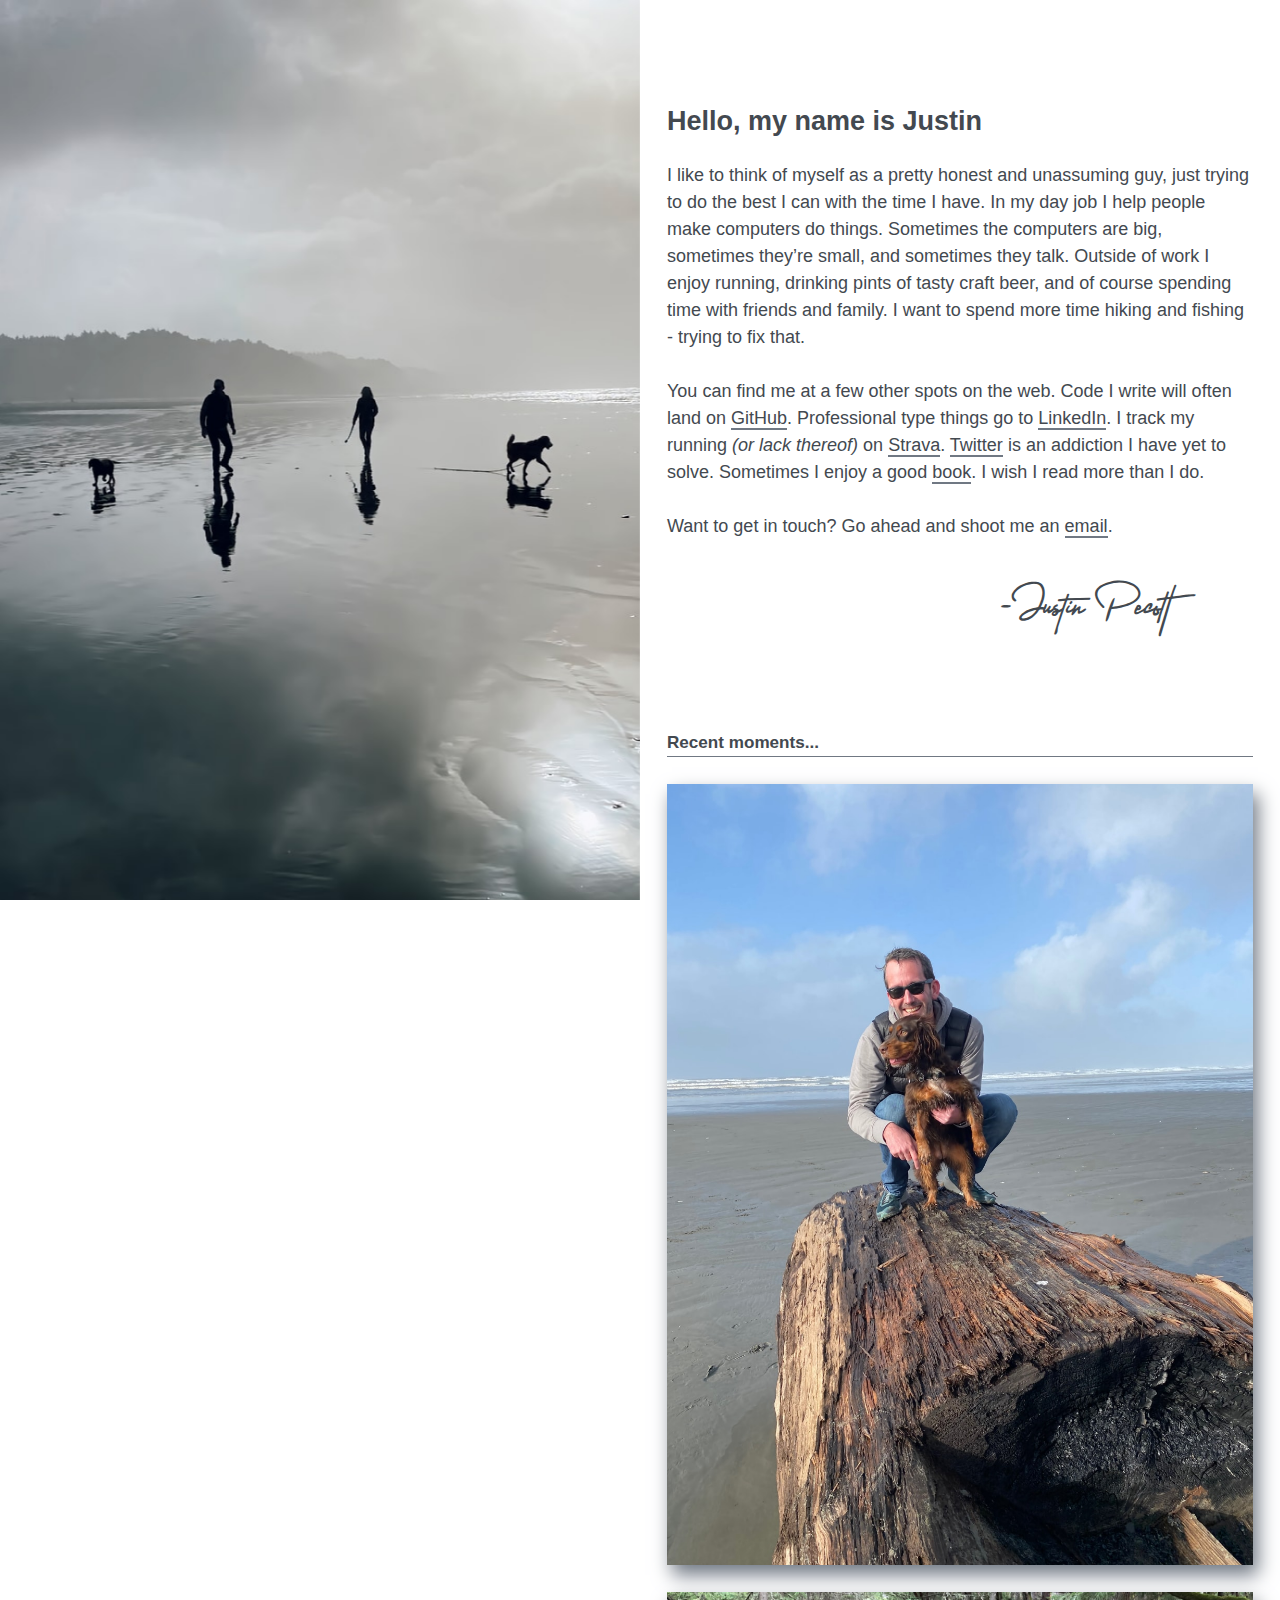
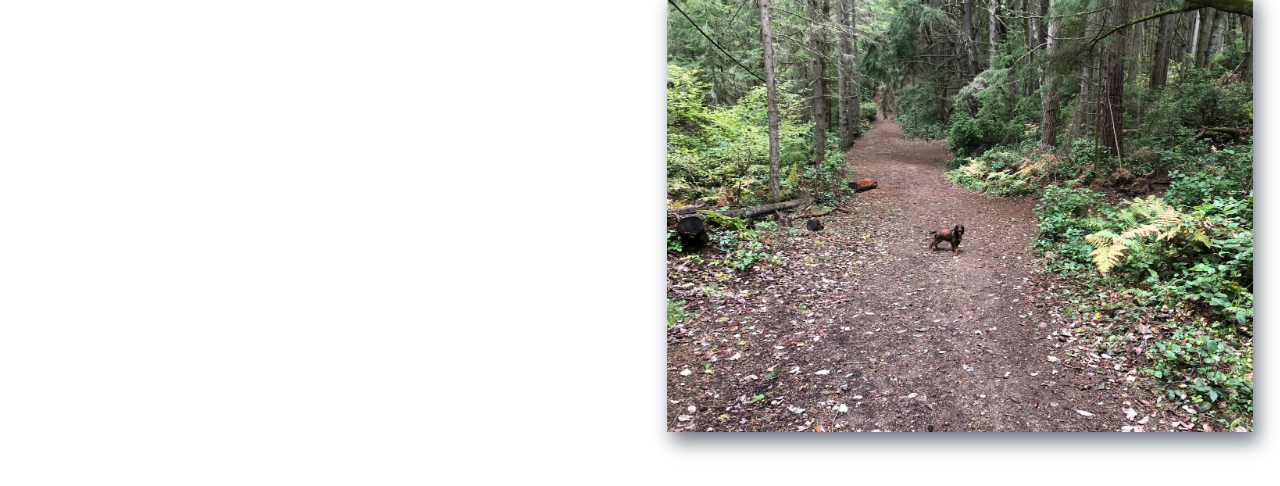
==== index.html @ 9b7d6e47 "Pulling the old site over." ====
<!DOCTYPE html>
<html lang="en">
  <head>
    <meta name="generator" content="Hugo 0.81.0" />
    <meta charset="utf-8" />
    <meta name="viewport" content="width=device-width,initial-scale=1" />
    <link rel="stylesheet" href="/css/justinpecott.css" />
    <link rel="stylesheet" href="/css/justinpecott-home.css" />

    <title>Justin Pecott</title>
    <meta name="title" content="Justin Pecott" />
    <meta name="description" content="Justin Pecott" />
    <meta name="author" content="Justin Pecott" />
    <link rel="canonical" href="https://justin.pecott.net/" />

    <link rel="me" href="https://github.com/justinpecott" />
    <link rel="me" href="https://www.strava.com/athletes/justinpecott" />
    <link rel="me" href="https://twitter.com/justinpecott" />
    <link rel="me" href="https://www.linkedin.com/in/justinpecott" />

    <link rel="apple-touch-icon" sizes="180x180" href="/favicon-180x180.png" />
    <link rel="icon" sizes="16x16" href="/favicon-16x16.png" />
    <link rel="icon" sizes="32x32" href="/favicon-32x32.png" />
    <link rel="mask-icon" color="#93dfa4" href="/favicon.svg" />
  </head>
  <body>
    <main>
      <section class="hero"></section>
      <section class="content">
        <h1>Hello, my name is Justin</h1>
        <div>
          <p>
            I like to think of myself as a pretty honest and unassuming guy,
            just trying to do the best I can with the time I have. In my day job
            I help people make computers do things. Sometimes the computers are
            big, sometimes they’re small, and sometimes they talk. Outside of
            work I enjoy running, drinking pints of tasty craft beer, and of
            course spending time with friends and family. I want to spend more
            time hiking and fishing - trying to fix that.
          </p>

          <p>
            You can find me at a few other spots on the web. Code I write will
            often land on
            <a href="https://github.com/justinpecott">GitHub</a>. Professional
            type things go to
            <a href="https://www.linkedin.com/in/justinpecott/">LinkedIn</a>. I
            track my running <em>(or lack thereof)</em> on
            <a href="https://www.strava.com/athletes/justinpecott">Strava</a>.
            <a href="https://twitter.com/justinpecott">Twitter</a> is an
            addiction I have yet to solve. Sometimes I enjoy a good
            <a href="https://www.goodreads.com/justinpecott">book</a>. I wish I
            read more than I do.
          </p>

          <p>
            Want to get in touch? Go ahead and shoot me an
            <a
              href="mailto:&#106;&#117;&#115;&#116;&#105;&#110;&#064;&#112;&#101;&#099;&#111;&#116;&#116;&#046;&#110;&#101;&#116;"
              >email</a
            >.
          </p>
          <p class="signature">-Justin Pecott</p>
        </div>
      </section>
      <section class="moments">
        <h2>Recent moments...</h2>
        <div>
          <a href="/moments/2021-01-17-pacific-beach-getaway.html">
            <img src="/images/pacific-beach-2.jpg" />
          </a>

          <a href="/moments/2020-10-23-one-of-olives-happy-places.html">
            <img src="/images/olive-defiance-trail.jpg" />
          </a>
        </div>
      </section>
    </main>
  </body>
</html>
---- css/justinpecott.css ----
:root {
  --font-family: -apple-system, BlinkMacSystemFont, “Segoe UI”, “Roboto”, “Oxygen”, “Ubuntu”, “Cantarell”, “Fira Sans”,
    “Droid Sans”, “Helvetica Neue”, sans-serif;
  --font-family-signature: "Haroopath", -apple-system, BlinkMacSystemFont, “Segoe UI”, “Roboto”, “Oxygen”, “Ubuntu”,
    “Cantarell”, “Fira Sans”, “Droid Sans”, “Helvetica Neue”, sans-serif;

  --font-m: 0.95rem;
  --font-l: 1.5rem;
  --font-lh: 1.5rem;

  --color-a: #707883;
  --color-ah: #93dfa4;
  --color-av: #707883;
  --color-bg: #fff;
  --color-default: #434950;

  --spacing-max-width: 36rem;
  --spacing-max-width-moment: 48rem;
  --spacing-m: var(--font-lh);
  --spacing-l: calc(var(--font-lh) * 3);
  --spacing-hero: 50vw;
}

@font-face {
  font-family: "Haroopath";
  font-display: swap;
  src: url("/fonts/Haroopath.woff2") format("woff2"), url("/fonts/Haroopath.woff") format("woff");
}

* {
  box-sizing: border-box;
}

html {
  font-size: 16px;
  font-weight: 400;
  margin: 0;
  padding: 0;
  text-size-adjust: 100%;
  -webkit-font-smoothing: antialiased;
  -moz-osx-font-smoothing: grayscale;
}

@media (min-width: 800px) {
  html {
    font-size: 17px;
  }
}
@media (min-width: 1200px) {
  html {
    font-size: 18px;
  }
}

body {
  background-color: var(--color-bg);
  color: var(--color-default);
  font-family: var(--font-family);
  line-height: var(--font-lh);
  margin: 0;
  padding: 0;
}

h1,
h2,
p {
  width: 100%;
  display: block;
  max-width: var(--spacing-max-width);
  margin-left: auto;
  margin-right: auto;
}

p {
  font-family: var(--font-family);
  margin-bottom: 1.5em;
}

a {
  border-bottom: 2px solid var(--color-a);
  color: var(--color-default);
  text-decoration: none;
}

a:hover {
  border-bottom: 2px solid var(--color-ah);
}

h1,
h2 {
  margin: var(--spacing-m) auto;
}

h1 {
  font-size: var(--font-l);
}

h2 {
  font-size: var(--font-m);
  border-bottom: 1px solid var(--color-a);
}

/*
 Hero Image. Transition from top to side based on @media
 contained in justinpecott-home.css. Only to be loaded on
 home page.
*/
section.hero {
  background-image: url("/images/pacific-beach.jpg");
  background-position: center;
  background-repeat: no-repeat;
  background-size: cover;
  height: 30vh;
}

/*
 Home page content.
*/
section.content,
section.moments {
  padding: var(--spacing-m);
}

section.content .signature {
  font-family: var(--font-family-signature);
  text-align: right;
  padding-right: var(--spacing-l);
  padding-top: var(--spacing-m);
}

section.moments div {
  margin: var(--spacing-m) auto;
  max-width: var(--spacing-max-width);
}

section.moments img {
  display: block;
  width: 100%;
  height: auto;
  margin-bottom: var(--spacing-m);
  box-shadow: 5px 10px 18px var(--color-a);
}

/*
 Moment page content.
*/
section.moment {
  padding: var(--spacing-m);
  margin: var(--spacing-m) auto;
  max-width: var(--spacing-max-width-moment);
}

section.moment h1,
section.moment p {
  max-width: var(--spacing-max-width-moment);
}

section.moment img {
  display: block;
  width: 100%;
  height: auto;
  margin-bottom: var(--spacing-m);
  box-shadow: 5px 10px 18px var(--color-a);
}

section.moment .home {
  text-align: right;
}

/*
 Error Image Replaces Hero on 404.html.
*/
section.error {
  background-image: url("/images/404.jpg");
  background-position: center;
  background-repeat: no-repeat;
  background-size: cover;
  height: 30vh;
}
---- css/justinpecott-home.css ----
@media (min-width: 1200px) {
  body {
    padding-left: var(--spacing-hero);
  }

  section.content {
    padding-top: var(--spacing-l);
  }

  section.hero {
    display: flex;
    flex-direction: column;
    align-items: stretch;
    position: fixed;
    left: 0;
    top: 0;
    width: var(--spacing-hero);
    height: 100vh;
  }
}
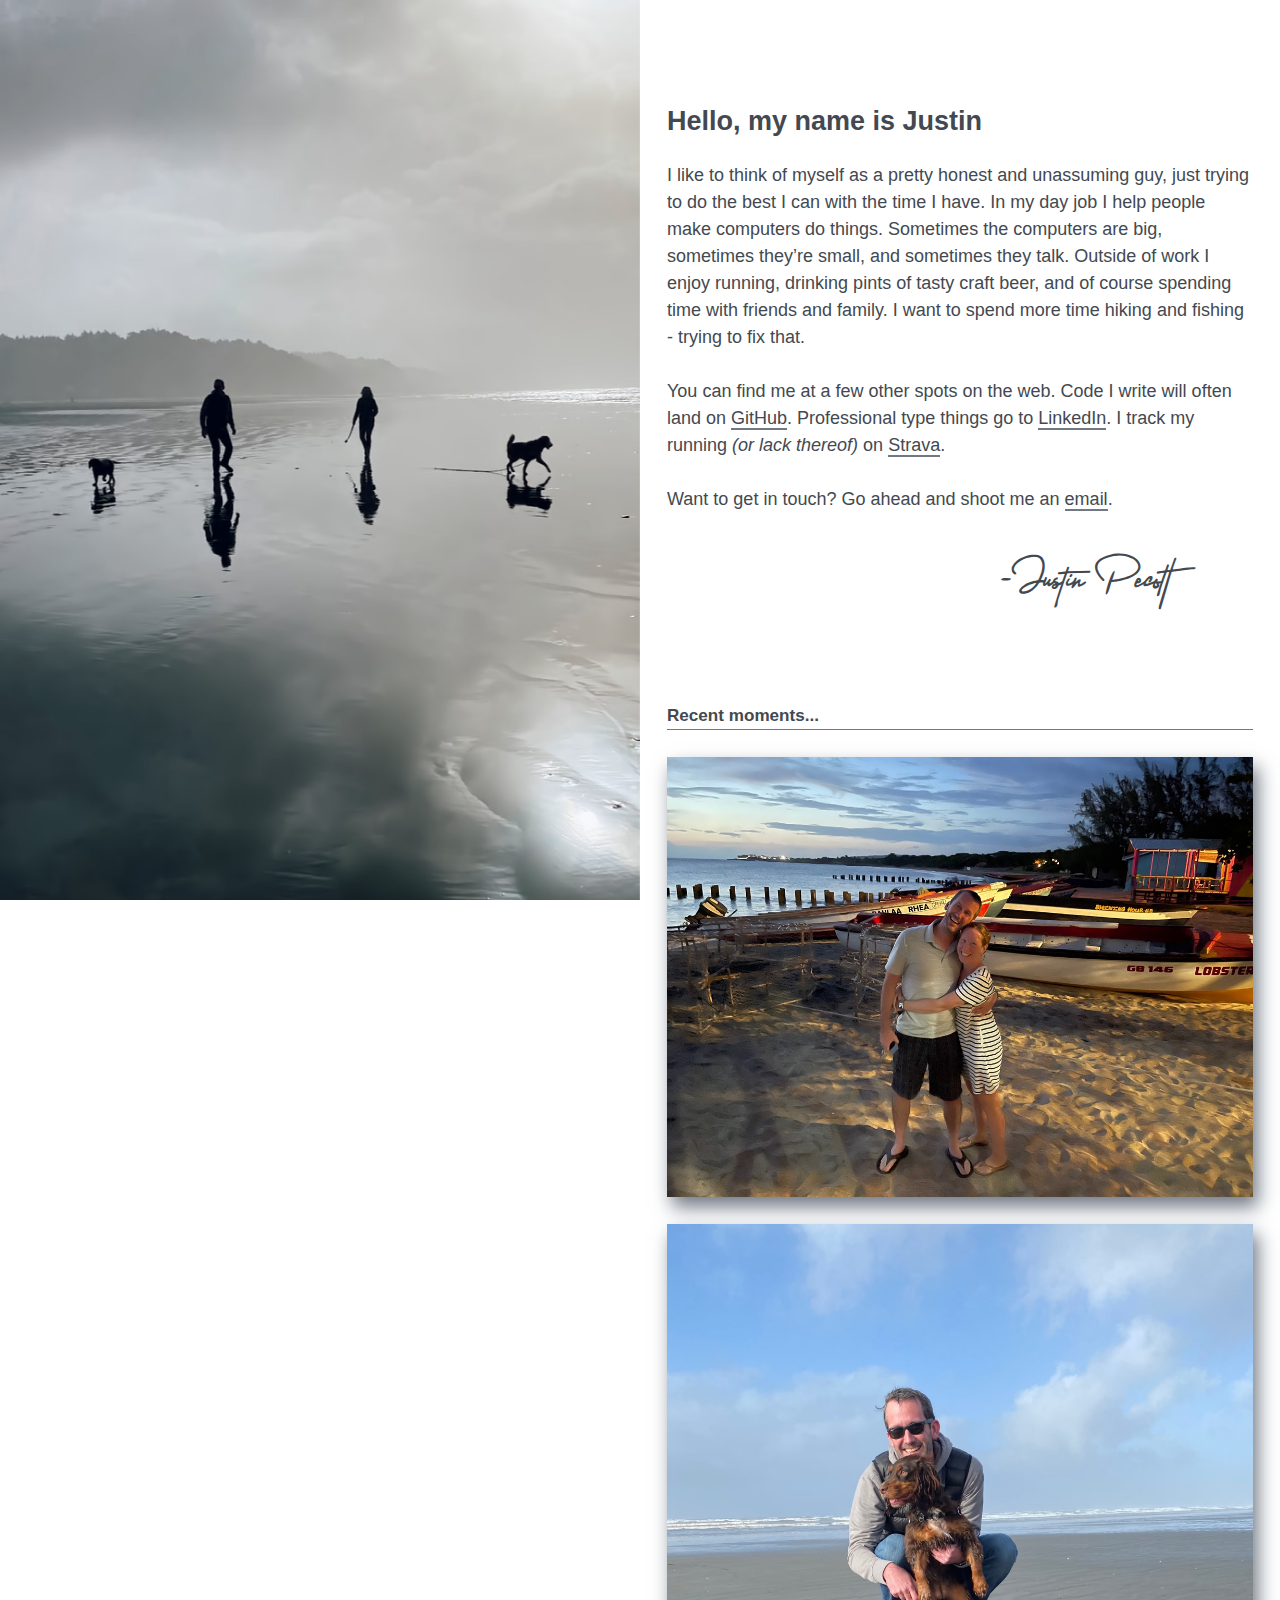
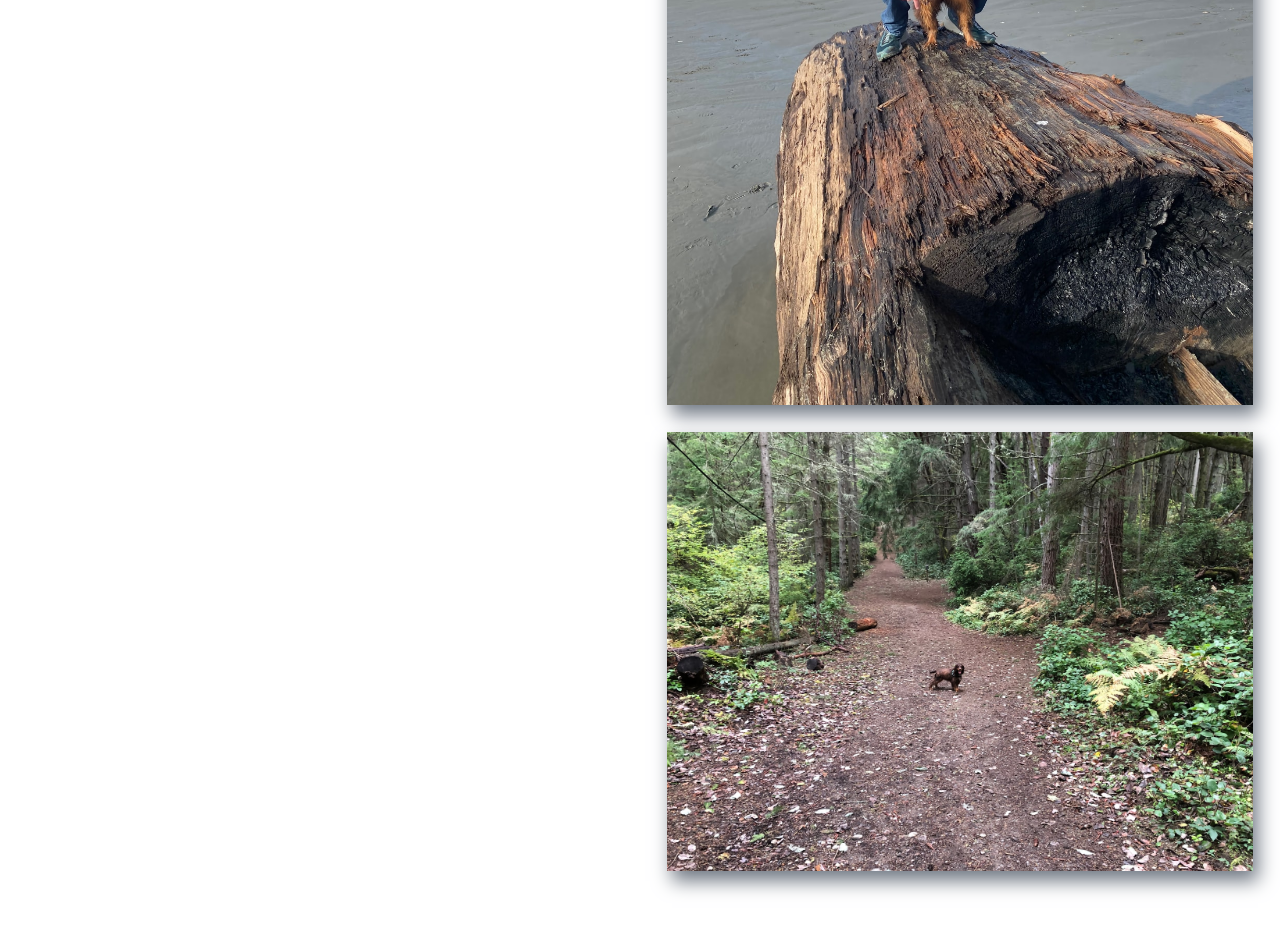
==== commit e81824ce: "Add the Jamaica photo and touch up the ‘other places’." ====
--- a/index.html
+++ b/index.html
@@ -1,7 +1,6 @@
 <!DOCTYPE html>
 <html lang="en">
   <head>
-    <meta name="generator" content="Hugo 0.81.0" />
     <meta charset="utf-8" />
     <meta name="viewport" content="width=device-width,initial-scale=1" />
     <link rel="stylesheet" href="/css/justinpecott.css" />
@@ -47,10 +46,6 @@
             <a href="https://www.linkedin.com/in/justinpecott/">LinkedIn</a>. I
             track my running <em>(or lack thereof)</em> on
             <a href="https://www.strava.com/athletes/justinpecott">Strava</a>.
-            <a href="https://twitter.com/justinpecott">Twitter</a> is an
-            addiction I have yet to solve. Sometimes I enjoy a good
-            <a href="https://www.goodreads.com/justinpecott">book</a>. I wish I
-            read more than I do.
           </p>
 
           <p>
@@ -66,13 +61,9 @@
       <section class="moments">
         <h2>Recent moments...</h2>
         <div>
-          <a href="/moments/2021-01-17-pacific-beach-getaway.html">
-            <img src="/images/pacific-beach-2.jpg" />
-          </a>
-
-          <a href="/moments/2020-10-23-one-of-olives-happy-places.html">
-            <img src="/images/olive-defiance-trail.jpg" />
-          </a>
+          <img src="/images/jamaica-2021.jpg" />
+          <img src="/images/pacific-beach-2.jpg" />
+          <img src="/images/olive-defiance-trail.jpg" />
         </div>
       </section>
     </main>
--- a/css/justinpecott.css
+++ b/css/justinpecott.css
@@ -1,8 +1,10 @@
 :root {
-  --font-family: -apple-system, BlinkMacSystemFont, “Segoe UI”, “Roboto”, “Oxygen”, “Ubuntu”, “Cantarell”, “Fira Sans”,
+  --font-family: -apple-system, BlinkMacSystemFont, “Segoe UI”, “Roboto”,
+    “Oxygen”, “Ubuntu”, “Cantarell”, “Fira Sans”, “Droid Sans”, “Helvetica Neue”,
+    sans-serif;
+  --font-family-signature: "Haroopath", -apple-system, BlinkMacSystemFont,
+    “Segoe UI”, “Roboto”, “Oxygen”, “Ubuntu”, “Cantarell”, “Fira Sans”,
     “Droid Sans”, “Helvetica Neue”, sans-serif;
-  --font-family-signature: "Haroopath", -apple-system, BlinkMacSystemFont, “Segoe UI”, “Roboto”, “Oxygen”, “Ubuntu”,
-    “Cantarell”, “Fira Sans”, “Droid Sans”, “Helvetica Neue”, sans-serif;
 
   --font-m: 0.95rem;
   --font-l: 1.5rem;
@@ -24,7 +26,8 @@
 @font-face {
   font-family: "Haroopath";
   font-display: swap;
-  src: url("/fonts/Haroopath.woff2") format("woff2"), url("/fonts/Haroopath.woff") format("woff");
+  src: url("/fonts/Haroopath.woff2") format("woff2"),
+    url("/fonts/Haroopath.woff") format("woff");
 }
 
 * {
@@ -166,14 +169,3 @@
 section.moment .home {
   text-align: right;
 }
-
-/*
- Error Image Replaces Hero on 404.html.
-*/
-section.error {
-  background-image: url("/images/404.jpg");
-  background-position: center;
-  background-repeat: no-repeat;
-  background-size: cover;
-  height: 30vh;
-}
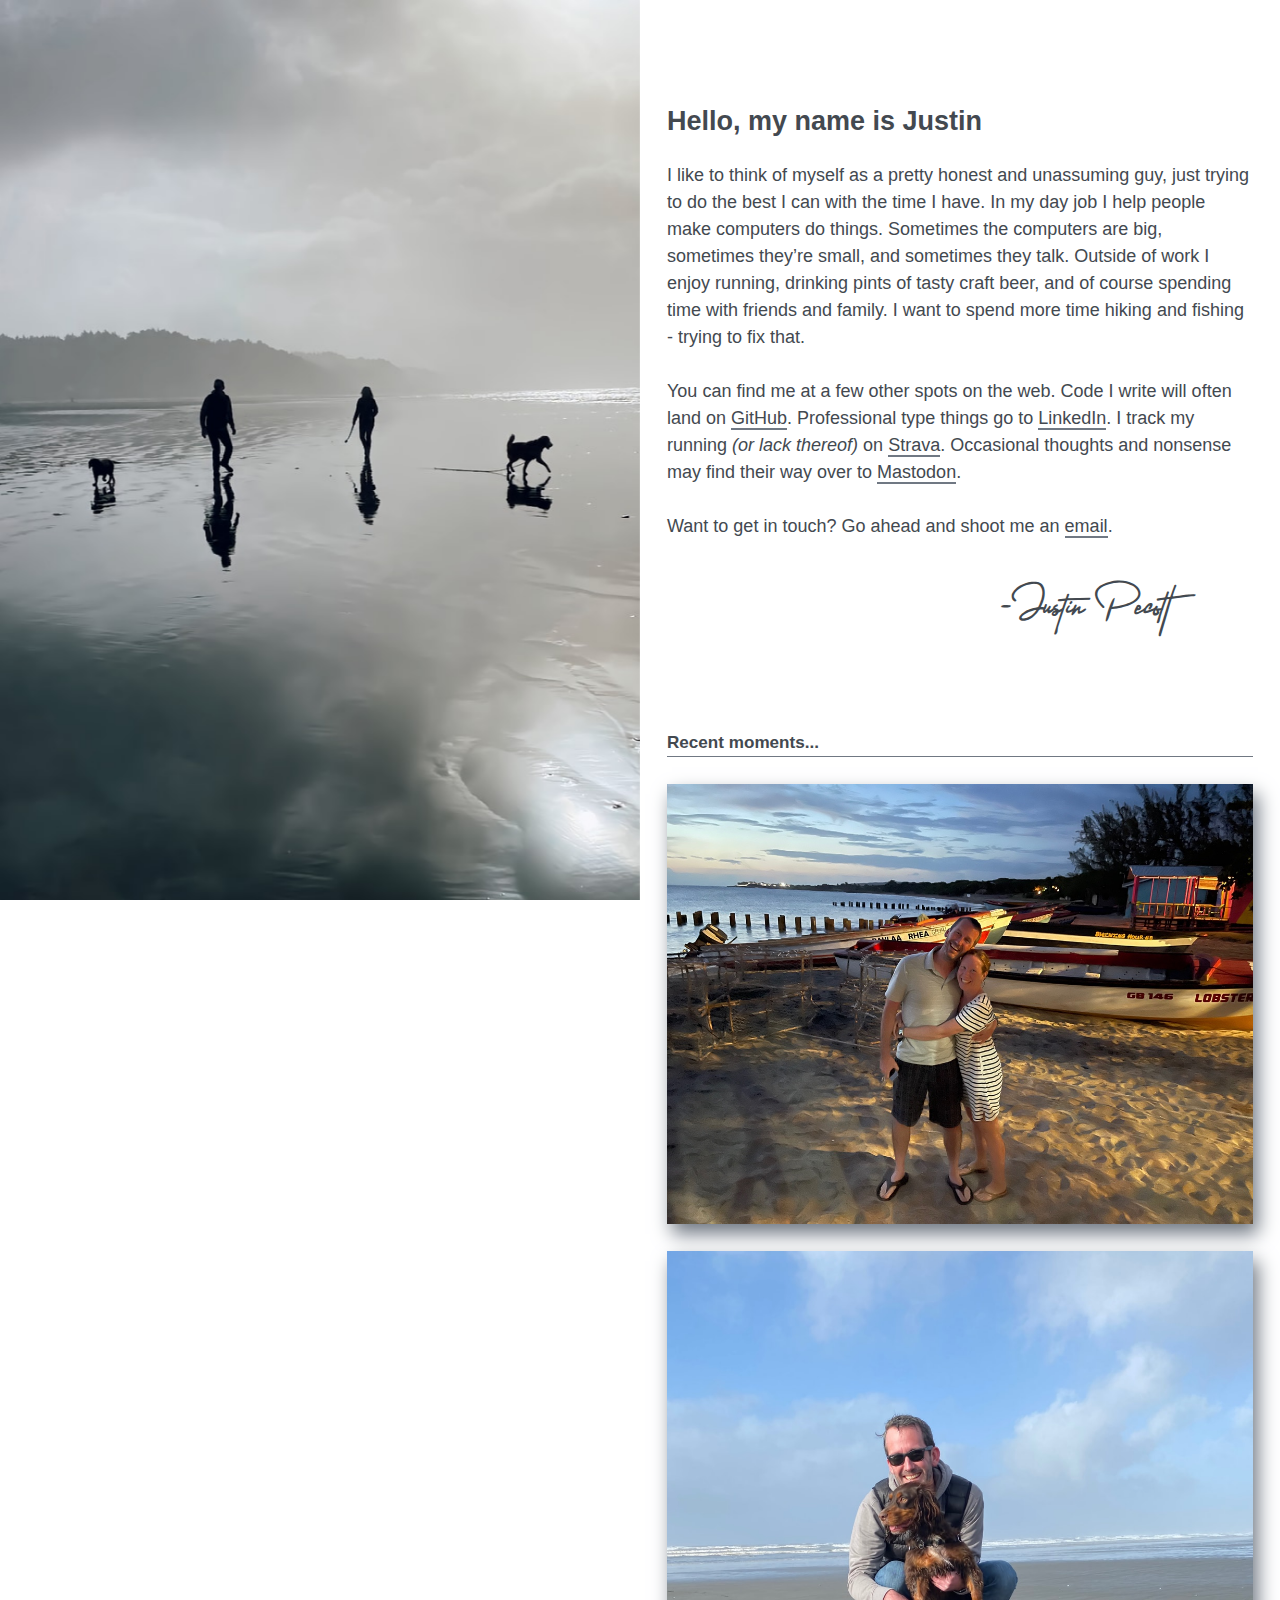
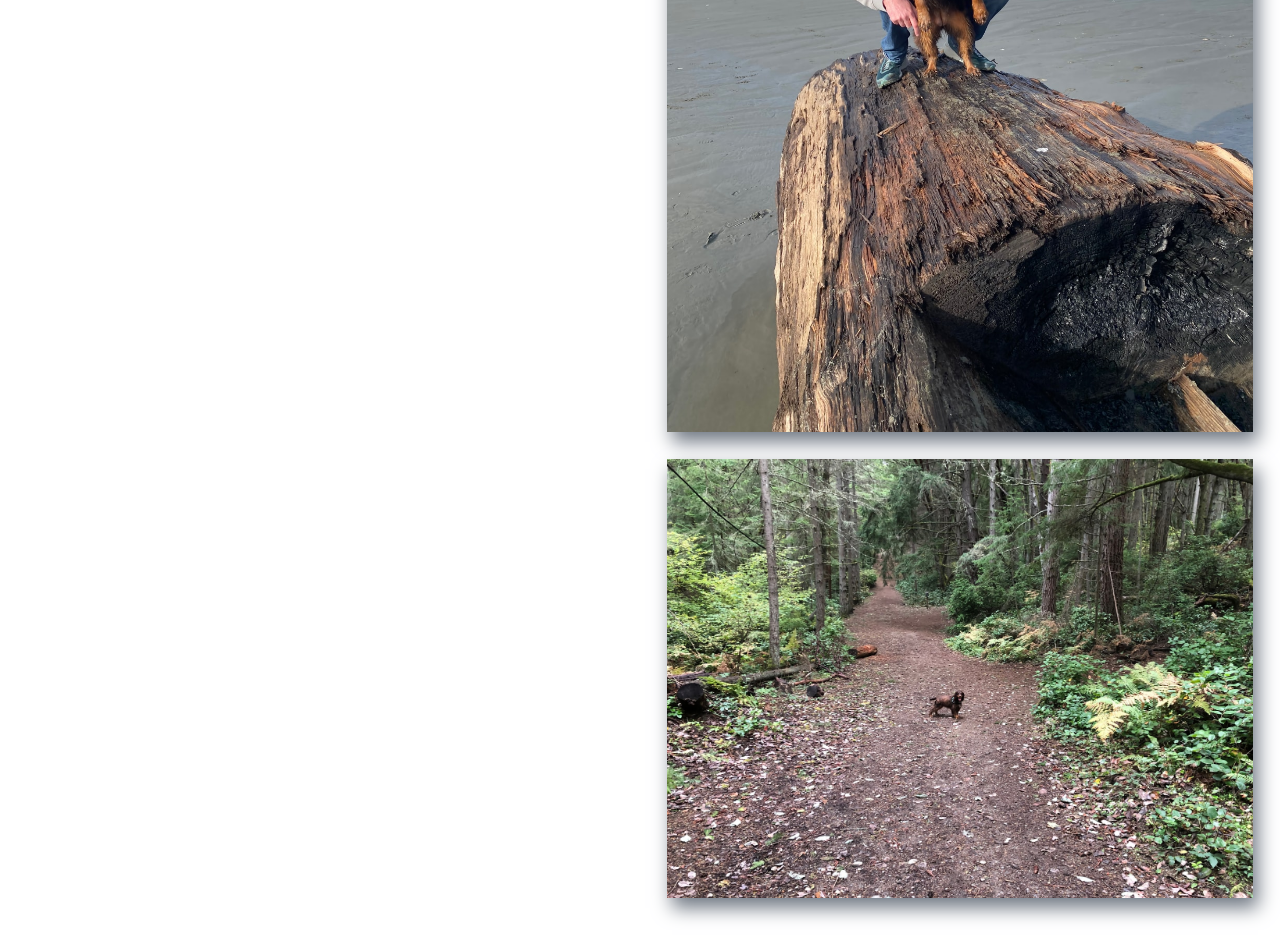
==== commit d58a7c44: "Mastadon" ====
--- a/index.html
+++ b/index.html
@@ -16,6 +16,7 @@
     <link rel="me" href="https://www.strava.com/athletes/justinpecott" />
     <link rel="me" href="https://twitter.com/justinpecott" />
     <link rel="me" href="https://www.linkedin.com/in/justinpecott" />
+    <link rel="me" href="https://hachyderm.io/@justinpecott" />
 
     <link rel="apple-touch-icon" sizes="180x180" href="/favicon-180x180.png" />
     <link rel="icon" sizes="16x16" href="/favicon-16x16.png" />
@@ -46,6 +47,8 @@
             <a href="https://www.linkedin.com/in/justinpecott/">LinkedIn</a>. I
             track my running <em>(or lack thereof)</em> on
             <a href="https://www.strava.com/athletes/justinpecott">Strava</a>.
+            Occasional thoughts and nonsense may find their way over to
+            <a rel="me" href="https://hachyderm.io/@justinpecott">Mastodon</a>.
           </p>
 
           <p>
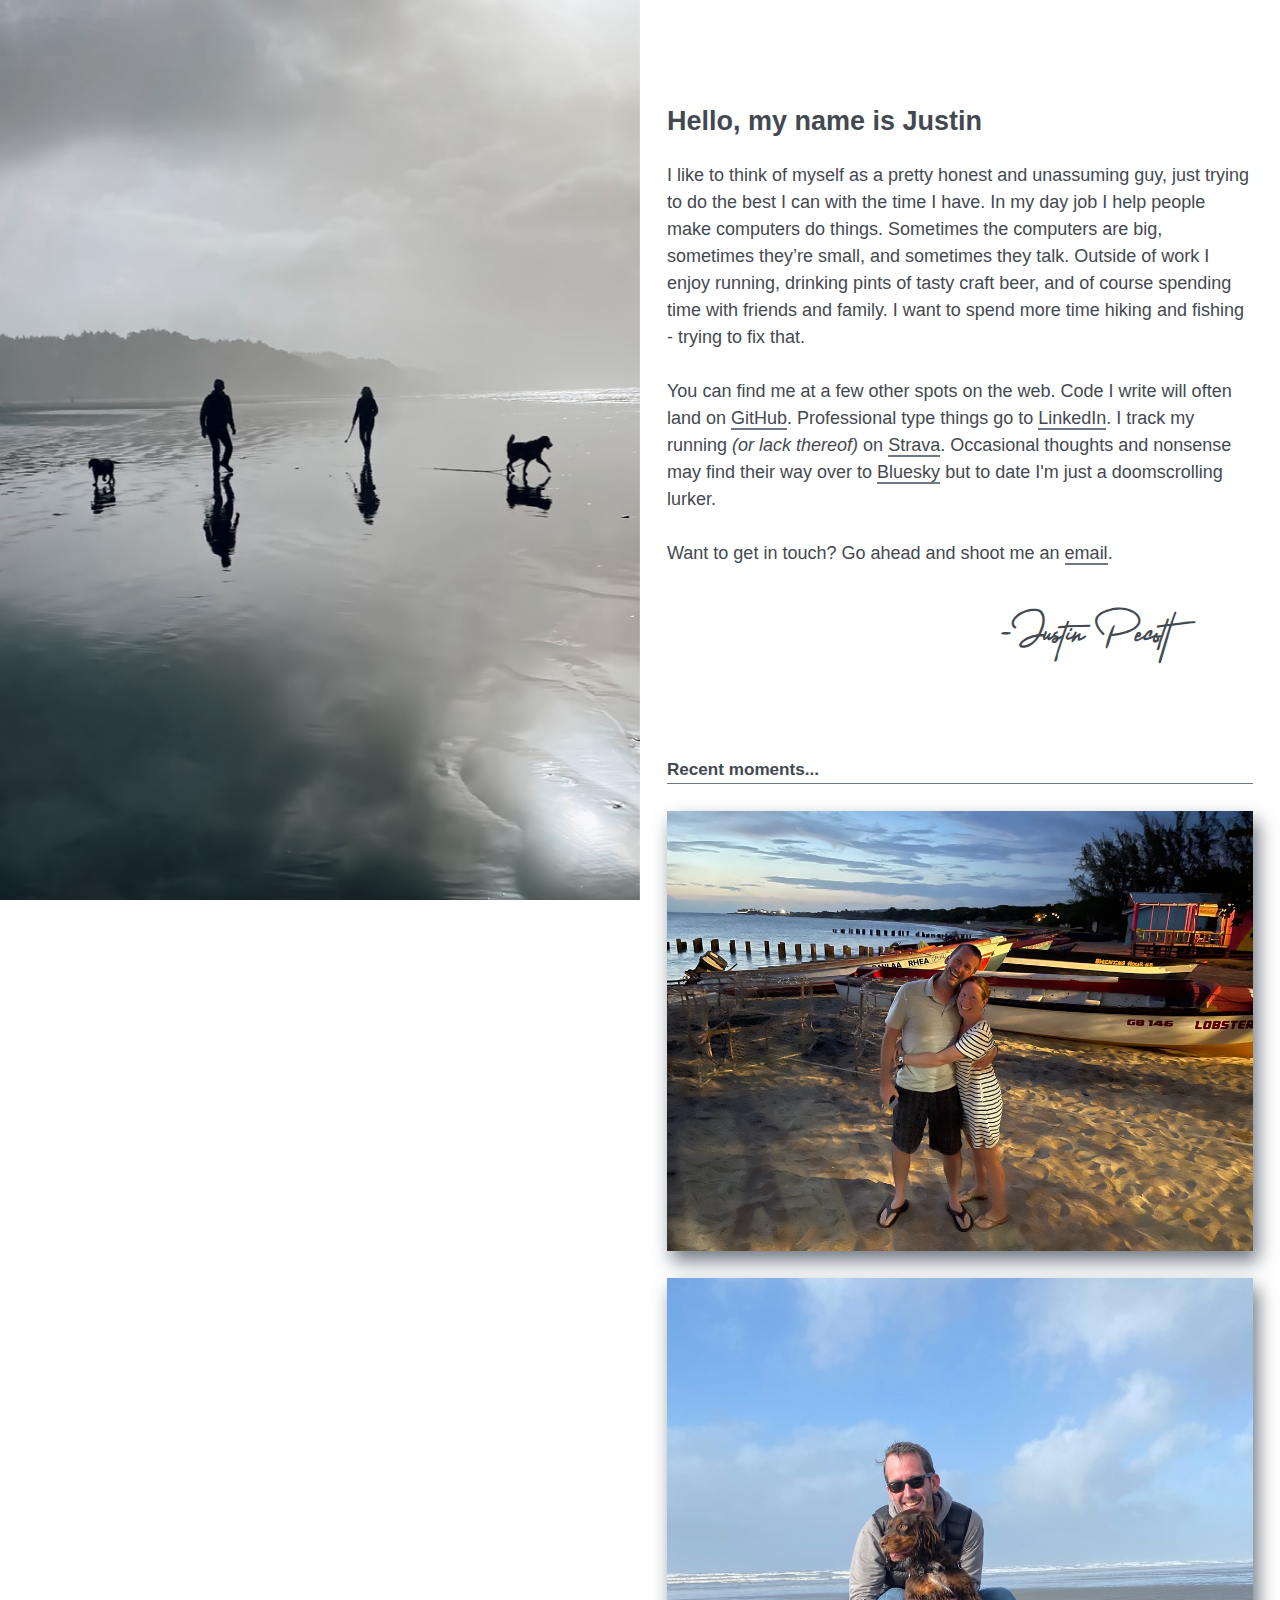
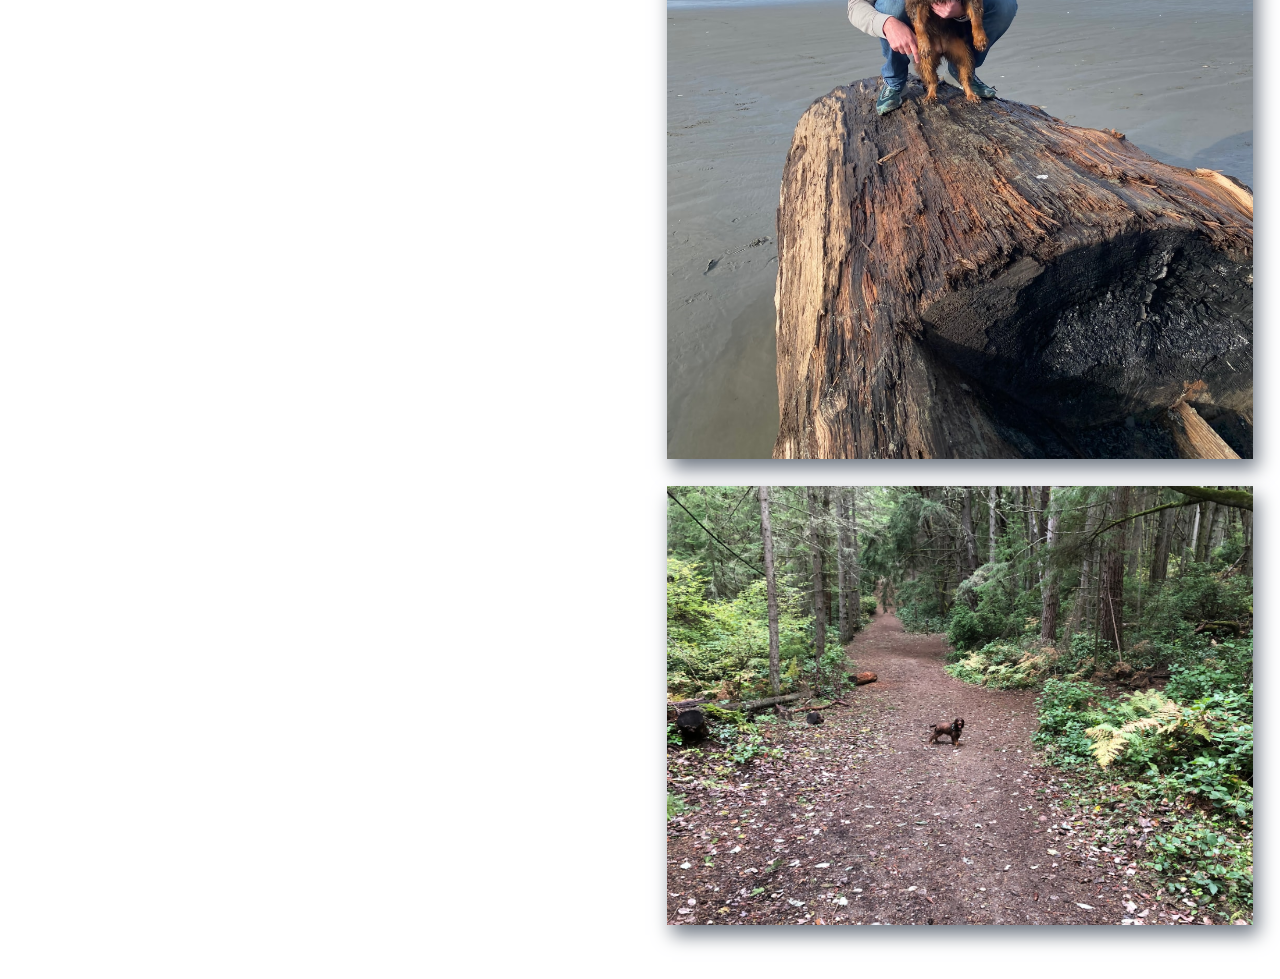
==== commit 299c6c2a: "Mastodon->Bluesky" ====
--- a/index.html
+++ b/index.html
@@ -13,10 +13,10 @@
     <link rel="canonical" href="https://justin.pecott.net/" />
 
     <link rel="me" href="https://github.com/justinpecott" />
+    <link rel="me" href="https://www.linkedin.com/in/justinpecott" />
+    <link rel="me" href="https://micro.blog/justinpecott" />
     <link rel="me" href="https://www.strava.com/athletes/justinpecott" />
-    <link rel="me" href="https://twitter.com/justinpecott" />
-    <link rel="me" href="https://www.linkedin.com/in/justinpecott" />
-    <link rel="me" href="https://hachyderm.io/@justinpecott" />
+    <link rel="me" href="https://social.lol/@justinpecott" />
 
     <link rel="apple-touch-icon" sizes="180x180" href="/favicon-180x180.png" />
     <link rel="icon" sizes="16x16" href="/favicon-16x16.png" />
@@ -48,7 +48,10 @@
             track my running <em>(or lack thereof)</em> on
             <a href="https://www.strava.com/athletes/justinpecott">Strava</a>.
             Occasional thoughts and nonsense may find their way over to
-            <a rel="me" href="https://hachyderm.io/@justinpecott">Mastodon</a>.
+            <a rel="me" href="https://bsky.app/profile/justin.pecott.net"
+              >Bluesky</a
+            >
+            but to date I'm just a doomscrolling lurker.
           </p>
 
           <p>
--- a/css/justinpecott.css
+++ b/css/justinpecott.css
@@ -52,6 +52,27 @@
 @media (min-width: 1200px) {
   html {
     font-size: 18px;
+  }
+}
+
+@media (min-width: 1200px) {
+  body {
+    padding-left: var(--spacing-hero);
+  }
+
+  section.content {
+    padding-top: var(--spacing-l);
+  }
+
+  section.hero {
+    display: flex;
+    flex-direction: column;
+    align-items: stretch;
+    position: fixed;
+    left: 0;
+    top: 0;
+    width: var(--spacing-hero);
+    height: 100vh;
   }
 }
 
